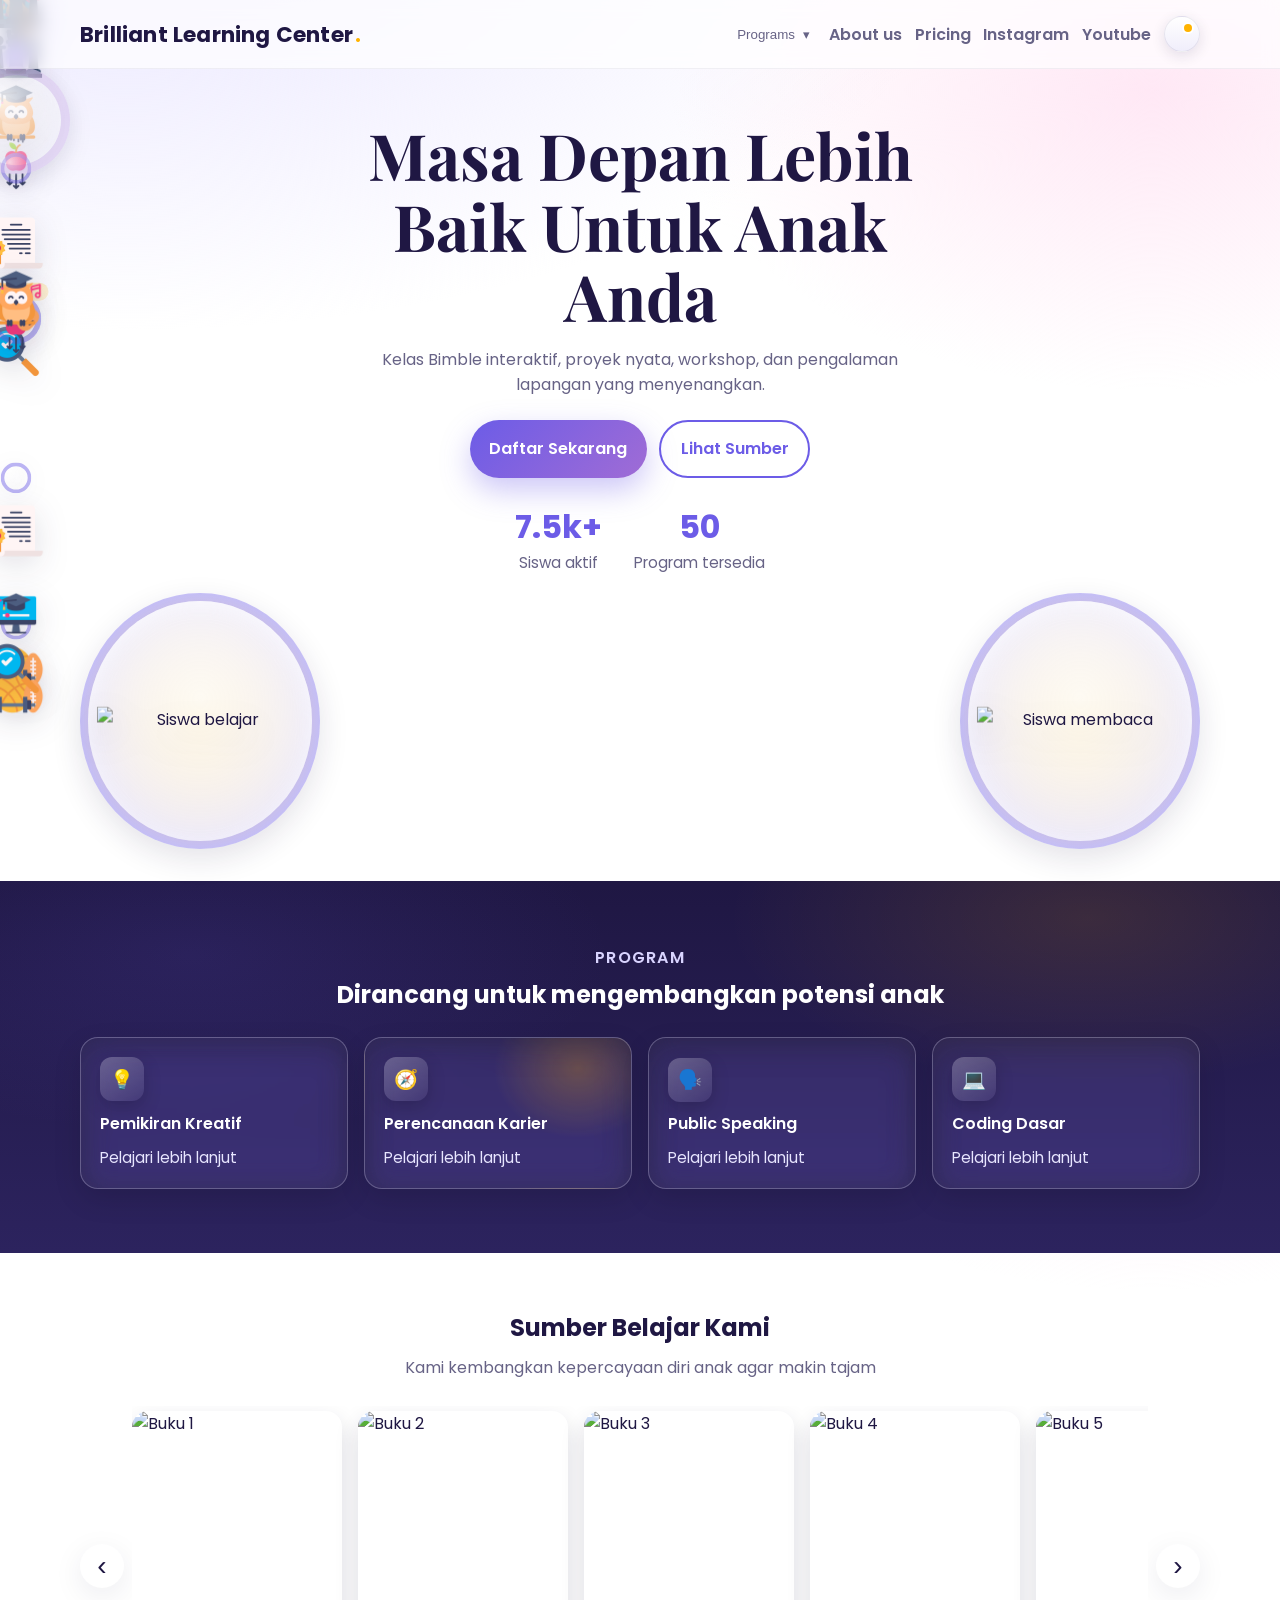
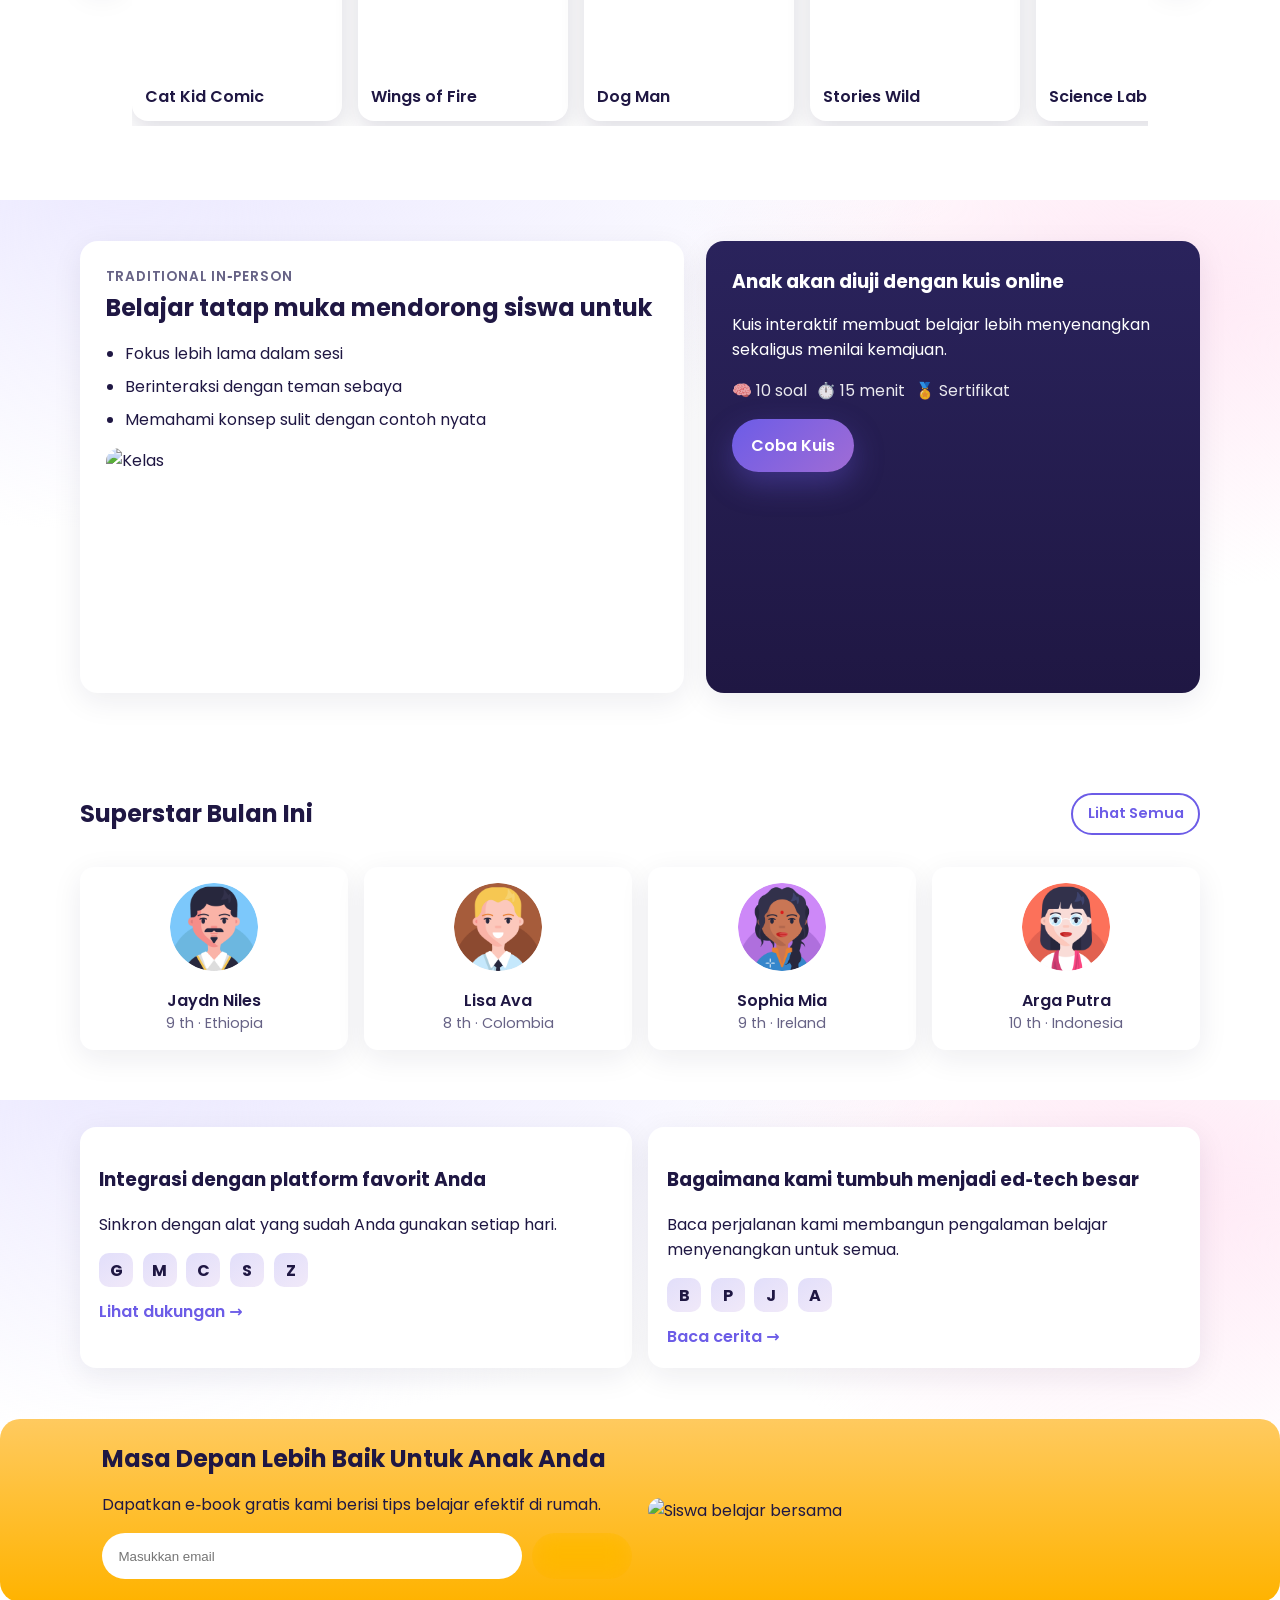
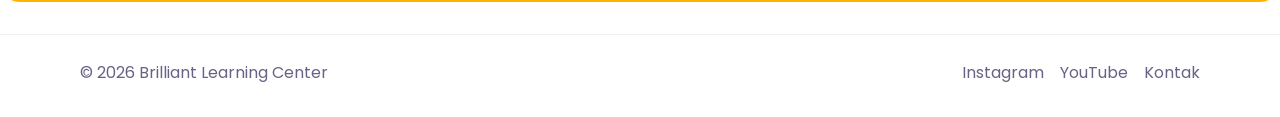
==== index.html @ 5eb8df47 "Add files via upload" ====
<!DOCTYPE html>
<html lang="id" class="loading">
<head>
  <meta charset="utf-8">
  <meta name="viewport" content="width=device-width, initial-scale=1">
  <title>EduAcademy - Belajar Interaktif</title>
  <link href="https://fonts.googleapis.com/css2?family=Poppins:wght@300;400;500;600;700&family=Playfair+Display:wght@600;700&display=swap" rel="stylesheet">
  <link rel="stylesheet" href="homepage.css">
</head>
<body>
     <div class="liquid-intro" id="liquid-intro" aria-hidden="true">
    <div class="blob b1"></div>
    <div class="blob b2"></div>
    <div class="liquid-text">BLC</div>
  </div>
  <header class="site-header">
    <div class="container nav">
      <a class="brand" href="homepage.html"><span class="brand-name">Brilliant Learning Center</span><span class="dot">.</span></a>
      <nav class="menu" aria-label="Utama">
        <div class="menu-item">
         
        </div>
        <div class="menu-item has-sub">
          <button class="link" aria-haspopup="true" aria-expanded="false">Programs <span class="caret">▾</span></button>
          <div class="dropdown" role="menu">
            <a href="#program" role="menuitem">Creative Thinking</a>
            <a href="#program" role="menuitem">Career Planning</a>
            <a href="#program" role="menuitem">Public Speaking</a>
            <a href="#program" role="menuitem">Coding Basics</a>
          </div>
        </div>
      </nav>
      <div class="actions">
         <a href="aboutus/aboutus.html" class="yt">About us</a>
       <a href="./pricing/pricing.html" class="yt">Pricing</a>
         <a href="https://www.instagram.com/brilliant_blc" target="_blank" rel="noopener noreferrer" class="yt">Instagram</a>
          <a href="https://www.youtube.com/@brilliantlearningcenter3346" target="_blank" rel="noopener noreferrer" class="yt">Youtube</a>
        <button class="avatar" aria-label="Menu pengguna">
          <span class="notif" aria-hidden="true"></span>
        </button>
        <button class="hamburger" aria-label="Menu" aria-expanded="false">☰</button>
      </div>
    </div>
  </header>

  <main>
    <section class="hero container" id="tentang" data-animate>
      <div class="hero-text">
        <h1 class="title">Masa Depan Lebih Baik Untuk Anak Anda</h1>
        <p class="subtitle">Kelas Bimble interaktif, proyek nyata, workshop, dan pengalaman lapangan yang menyenangkan.</p>
        <div class="hero-cta">
          <a class="btn primary" href="./daftar/daftar.html" target="_blank" rel="noopener noreferrer" class="yt">Daftar Sekarang</a>
          <a class="btn ghost" href="#resources">Lihat Sumber</a>
        </div>
        <div class="stats">
          <div class="stat" data-animate>
            <span class="number" data-counter data-target="7500">0</span>
            <span class="label">Siswa aktif</span>
          </div>
          <div class="stat" data-animate>
            <span class="number" data-counter data-target="50">0</span>
            <span class="label">Program tersedia</span>
          </div>
        </div>
      </div>
      <div class="photo left" aria-hidden="true">
        <span class="circle-bg"></span>
        <img class="cutout" src="https://img.icons8.com/3d-fluency/200/student-male.png" alt="Siswa belajar">
      </div>
      <div class="photo right" aria-hidden="true">
        <span class="circle-bg"></span>
        <img class="cutout" src="https://img.icons8.com/3d-fluency/200/student-female.png" alt="Siswa membaca">
      </div>
      <div class="floaters" aria-hidden="true">
        <img class="floater f1" src="./asset/icon/DIPLOMA.png" alt="Diploma">
        <img class="floater f2" src="./asset/icon/CHESS.png" alt="Catur">
        <img class="floater f3" src="./asset/icon/E LEARNING.png" alt="Pembelajaran Elektronik">
        <img class="floater f4" src="./asset/icon/SPORT.png" alt="Olahraga">
        <img class="floater f5" src="./asset/icon/PHYSICS.png" alt="Fisika">
        <img class="floater f6" src="./asset/icon/MUSIC.png" alt="Musik">
        <img class="floater f7" src="./asset/icon/OWL.png" alt="Burung Hantu">
        <img class="floater f8" src="./asset/icon/SEARCH.png" alt="Pencarian">
        <span class="deco ring d1"></span>
        <span class="deco ring d2"></span>
        <span class="deco pill d3"></span>
        <span class="deco diamond d4"></span>
        <span class="deco blob d5"></span>
        <span class="deco ring d6"></span>
        <span class="deco circle big d7"></span>
        <span class="deco block d8"></span>
        <span class="deco block tall d9"></span>
        <span class="deco pill long d10"></span>
        <span class="deco ring big d11"></span>
      </div>
    </section>

    <section class="programs" id="program">
      <div class="container">
        <div class="programs-head" data-animate>
          <div class="lead">Program</div>
          <h2>Dirancang untuk mengembangkan potensi anak</h2>
        </div>
        <div class="glass-grid" data-animate>
          <a class="glass-card" href="#">
            <div class="icon">💡</div>
            <div class="card-title">Pemikiran Kreatif</div>
            <div class="card-link">Pelajari lebih lanjut</div>
          </a>
          <a class="glass-card highlight" href="#">
            <div class="icon">🧭</div>
            <div class="card-title">Perencanaan Karier</div>
            <div class="card-link">Pelajari lebih lanjut</div>
          </a>
          <a class="glass-card" href="#">
            <div class="icon">🗣️</div>
            <div class="card-title">Public Speaking</div>
            <div class="card-link">Pelajari lebih lanjut</div>
          </a>
          <a class="glass-card" href="#">
            <div class="icon">💻</div>
            <div class="card-title">Coding Dasar</div>
            <div class="card-link">Pelajari lebih lanjut</div>
          </a>
        </div>
      </div>
    </section>

    <section class="resources" id="resources">
      <div class="container">
        <h2 data-animate>Sumber Belajar Kami</h2>
        <p class="sub" data-animate>Kami kembangkan kepercayaan diri anak agar makin tajam</p>
        <div class="carousel" data-animate>
          <button class="carousel-control prev" aria-label="Sebelumnya">‹</button>
          <div class="carousel-viewport">
            <div class="carousel-track">
              <div class="book-card">
                <img src="https://images.unsplash.com/photo-1544717305-2782549b5136?q=80&w=400&auto=format&fit=crop" alt="Buku 1">
                <div class="book-title">Cat Kid Comic</div>
              </div>
              <div class="book-card">
                <img src="https://images.unsplash.com/photo-1519682337058-a94d519337bc?q=80&w=400&auto=format&fit=crop" alt="Buku 2">
                <div class="book-title">Wings of Fire</div>
              </div>
              <div class="book-card">
                <img src="https://images.unsplash.com/photo-1518085250887-2f903c200fee?q=80&w=400&auto=format&fit=crop" alt="Buku 3">
                <div class="book-title">Dog Man</div>
              </div>
              <div class="book-card">
                <img src="https://images.unsplash.com/photo-1495446815901-a7297e633e8d?q=80&w=400&auto=format&fit=crop" alt="Buku 4">
                <div class="book-title">Stories Wild</div>
              </div>
              <div class="book-card">
                <img src="https://images.unsplash.com/photo-1512820790803-83ca734da794?q=80&w=400&auto=format&fit=crop" alt="Buku 5">
                <div class="book-title">Science Lab</div>
              </div>
              <div class="book-card">
                <img src="https://images.unsplash.com/photo-1524995997946-a1c2e315a42f?q=80&w=400&auto=format&fit=crop" alt="Buku 6">
                <div class="book-title">Creative Brain</div>
              </div>
            </div>
          </div>
          <button class="carousel-control next" aria-label="Berikutnya">›</button>
        </div>
      </div>
    </section>
  </main>

  <section class="benefits">
    <div class="container two-col">
      <div class="panel light" data-animate>
        <div class="lead small">Traditional in‑person</div>
        <h2>Belajar tatap muka mendorong siswa untuk</h2>
        <ul class="checks">
          <li>Fokus lebih lama dalam sesi</li>
          <li>Berinteraksi dengan teman sebaya</li>
          <li>Memahami konsep sulit dengan contoh nyata</li>
        </ul>
        <div class="illus">
          <img src="icon/kelas.jpg" alt="Kelas" />
        </div>
      </div>
      <div class="panel dark quiz" data-animate>
        <h3>Anak akan diuji dengan kuis online</h3>
        <p>Kuis interaktif membuat belajar lebih menyenangkan sekaligus menilai kemajuan.</p>
        <div class="quiz-meta">
          <span>🧠 10 soal</span>
          <span>⏱️ 15 menit</span>
          <span>🏅 Sertifikat</span>
        </div>
        <a href="#" class="btn primary">Coba Kuis</a>
      </div>
    </div>
  </section>

  <section class="superstars">
    <div class="container">
      <div class="section-head">
        <h2>Superstar Bulan Ini</h2>
        <a href="#" class="btn ghost small">Lihat Semua</a>
      </div>
      <div class="stars-grid" data-animate>
        <div class="star">
          <img src="./asset/avatar/Avatar Users2_9.png" alt="Siswa 1">
          <div class="name">Jaydn Niles</div>
          <div class="meta">9 th · Ethiopia</div>
        </div>
        <div class="star">
          <img src="./asset/avatar/Avatar Users2_10.png" alt="Siswa 2">
          <div class="name">Lisa Ava</div>
          <div class="meta">8 th · Colombia</div>
        </div>
        <div class="star">
          <img src="./asset/avatar/Avatar Users2_12.png" alt="Siswa 3">
          <div class="name">Sophia Mia</div>
          <div class="meta">9 th · Ireland</div>
        </div>
        <div class="star">
          <img src="./asset/avatar/Avatar Users2_13.png" alt="Siswa 4">
          <div class="name">Arga Putra</div>
          <div class="meta">10 th · Indonesia</div>
        </div>
      </div>
    </div>
  </section>

  <section class="tiles">
    <div class="container tile-grid" data-animate>
      <div class="tile">
        <h3>Integrasi dengan platform favorit Anda</h3>
        <p>Sinkron dengan alat yang sudah Anda gunakan setiap hari.</p>
        <div class="logos">
          <span class="logo">G</span>
          <span class="logo">M</span>
          <span class="logo">C</span>
          <span class="logo">S</span>
          <span class="logo">Z</span>
        </div>
        <a href="#" class="link-more">Lihat dukungan →</a>
      </div>
      <div class="tile">
        <h3>Bagaimana kami tumbuh menjadi ed‑tech besar</h3>
        <p>Baca perjalanan kami membangun pengalaman belajar menyenangkan untuk semua.</p>
        <div class="logos">
          <span class="logo">B</span>
          <span class="logo">P</span>
          <span class="logo">J</span>
          <span class="logo">A</span>
        </div>
        <a href="#" class="link-more">Baca cerita →</a>
      </div>
    </div>
  </section>

  <section class="cta-banner" data-animate>
    <div class="container cta-wrap">
      <div class="cta-text">
        <h2>Masa Depan Lebih Baik Untuk Anak Anda</h2>
        <p>Dapatkan e‑book gratis kami berisi tips belajar efektif di rumah.</p>
        <form class="cta-form" onsubmit="return false;">
          <input type="email" placeholder="Masukkan email">
          <button class="btn glass">Dapatkan</button>
        </form>
      </div>
      <div class="cta-visual">
        <img src="https://images.unsplash.com/photo-1519389950473-47ba0277781c?q=80&w=1000&auto=format&fit=crop" alt="Siswa belajar bersama">
      </div>
    </div>
  </section>

  <footer class="site-footer">
    <div class="container">
      <div>© 2026 Brilliant Learning Center</div>
      <div class="social">
        <a href="#">Instagram</a>
        <a href="#">YouTube</a>
        <a href="#">Kontak</a>
      </div>
    </div>
  </footer>




  <script type="text/javascript">
var Tawk_API=Tawk_API||{}, Tawk_LoadStart=new Date();
(function(){
var s1=document.createElement("script"),s0=document.getElementsByTagName("script")[0];
s1.async=true;
s1.src='https://embed.tawk.to/69aa831071c7231c3a28fcc7/1jj10vug5';
s1.charset='UTF-8';
s1.setAttribute('crossorigin','*');
s0.parentNode.insertBefore(s1,s0);
})();
</script>
  <script src="homepage.js"></script>
</body>
</html>
---- homepage.css ----
:root {
  --bg: #f6f6fb;
  --ink: #1f1743;
  --muted: #676386;
  --primary: #6c5ce7;
  --primary-2: #a06cd5;
  --accent: #ffb300;
  --card: rgba(255, 255, 255, 0.08);
  --card-border: rgba(255, 255, 255, 0.22);
  --radius: 14px;
  --radius-lg: 18px;
  --shadow: 0 8px 30px rgba(31, 23, 67, 0.08);
}

*,
*::before,
*::after {
  box-sizing: border-box;
}

html, body {
  height: 100%;
}

body {
  margin: 0;
  font-family: "Poppins", system-ui, -apple-system, Segoe UI, Roboto, Arial, sans-serif;
  color: var(--ink);
  background:
    radial-gradient(1200px 600px at 10% -10%, #e9e6ff 0%, transparent 70%),
    radial-gradient(800px 500px at 90% 10%, #ffe8f5 0%, transparent 60%),
    linear-gradient(#ffffff, #ffffff);
}

.container {
  width: min(1120px, 92vw);
  margin-inline: auto;
}

.btn {
  display: inline-flex;
  align-items: center;
  justify-content: center;
  gap: .5rem;
  padding: .9rem 1.2rem;
  border-radius: 999px;
  font-weight: 600;
  text-decoration: none;
  transition: transform .35s ease, background-color .35s ease, color .35s ease, box-shadow .35s ease;
}

.btn.primary {
  background: linear-gradient(135deg, var(--primary), var(--primary-2));
  color: #fff;
  box-shadow: 0 12px 30px rgba(108, 92, 231, .35);
}

.btn.primary:hover { transform: translateY(-2px); }

.btn.ghost {
  background: transparent;
  border: 2px solid var(--primary);
  color: var(--primary);
}
.btn.ghost:hover { background: var(--primary); color: #fff; }

.btn.small { padding: .55rem .9rem; font-size: .9rem; }

.btn.glass {
  background:
    linear-gradient(145deg, rgba(108,92,231,.35), rgba(160,108,213,.25)),
    rgba(255,255,255,.18);
  border: 1px solid rgba(255,255,255,.45);
  color: #fff;
  backdrop-filter: blur(12px) saturate(130%);
  -webkit-backdrop-filter: blur(12px) saturate(130%);
  box-shadow: 0 10px 26px rgba(31,23,67,.18), inset 0 0 0 1px rgba(255,255,255,.15);
}
.btn.glass:hover {
  background:
    linear-gradient(145deg, rgba(108,92,231,.45), rgba(160,108,213,.32)),
    rgba(255,255,255,.24);
  transform: translateY(-2px);
}

.site-header {
  position: sticky;
  top: 0;
  z-index: 20;
  backdrop-filter: saturate(140%) blur(8px);
  background: rgba(255, 255, 255, .7);
  border-bottom: 1px solid rgba(31, 23, 67, .06);
}
.nav {
  display: grid;
  grid-template-columns: 1fr auto auto;
  align-items: center;
  padding: 1rem 0;
  gap: 1rem;
}
.brand {
  font-weight: 700;
  font-size: 1.35rem;
  color: var(--ink);
  text-decoration: none;
}
.brand .brand-name { letter-spacing: .2px; }
.brand .dot { color: var(--accent); margin-left: 2px; }
.menu {
  display: flex;
  gap: 1.2rem;
}
.menu a, .menu .link {
  color: var(--muted);
  text-decoration: none;
  font-weight: 500;
  background: none;
  border: 0;
  padding: .3rem .2rem;
  cursor: pointer;
}
.menu a:hover, .menu .link:hover { color: var(--ink); }
.menu .menu-item { position: relative; }
.menu .caret { font-size: .8rem; margin-left: .25rem; }
.dropdown {
  position: absolute;
  top: calc(100% + .6rem);
  left: 0;
  min-width: 220px;
  background: #fff;
  border: 1px solid rgba(31,23,67,.08);
  border-radius: 12px;
  box-shadow: 0 14px 36px rgba(31,23,67,.16);
  padding: .5rem;
  opacity: 0;
  transform: translateY(8px);
  pointer-events: none;
  transition: opacity .35s ease, transform .35s ease;
}
.dropdown a {
  display: block;
  padding: .6rem .8rem;
  border-radius: 8px;
  color: var(--ink);
  text-decoration: none;
  font-weight: 500;
}
.dropdown a:hover { background: rgba(108,92,231,.08); }
.menu .menu-item.open .dropdown { opacity: 1; transform: none; pointer-events: auto; }
.menu .menu-item.open .link { color: var(--ink); }

.actions {
  display: flex;
  align-items: center;
  gap: .8rem;
}
.actions .yt {
  color: var(--muted);
  text-decoration: none;
  font-weight: 600;
}
.actions .yt:hover { color: var(--ink); }
.avatar {
  width: 36px;
  height: 36px;
  border-radius: 50%;
  background: linear-gradient(180deg, #fff, #f0eefb);
  border: 1px solid rgba(31,23,67,.08);
  box-shadow: 0 4px 14px rgba(31,23,67,.12);
  position: relative;
  cursor: pointer;
}
.avatar .notif {
  position: absolute;
  top: 7px;
  right: 7px;
  width: 8px;
  height: 8px;
  background: var(--accent);
  border-radius: 50%;
  box-shadow: 0 0 0 2px #fff;
}
.hamburger {
  display: none;
  width: 40px;
  height: 40px;
  border: 1px solid rgba(31,23,67,.1);
  border-radius: 10px;
  background: #fff;
  box-shadow: 0 6px 16px rgba(31,23,67,.12);
  font-size: 20px;
  cursor: pointer;
}

.hero {
  display: grid;
  grid-template-columns: auto minmax(520px, 1fr) auto;
  align-items: center;
  gap: 1.2rem;
  padding: 3.2rem 0 2rem;
  text-align: center;
  position: relative;
}
.title {
  font-family: "Playfair Display", Georgia, serif;
  font-size: clamp(2.4rem, 1.2rem + 4vw, 4rem);
  line-height: 1.1;
  margin: 0;
  color: var(--ink);
}
.subtitle {
  color: var(--muted);
  margin: 1rem 0 1.4rem;
  max-width: 560px;
  margin-left: auto;
  margin-right: auto;
}
.hero-cta { display: flex; gap: .8rem; margin-bottom: 1.6rem; justify-content: center; }
.stats {
  display: flex;
  gap: 2rem;
  flex-wrap: wrap;
  justify-content: center;
}
.stat { display: grid; }
.stat .number {
  font-size: 2rem;
  font-weight: 700;
  color: var(--primary);
}
.stat .label {
  color: var(--muted);
  font-size: .95rem;
}
.photo {
  position: relative;
  width: clamp(140px, 22vw, 240px);
  z-index: 2;
}
.photo .circle-bg {
  position: relative;
  display: block;
  width: 100%;
  padding-bottom: 100%;
  border-radius: 50%;
  background: radial-gradient(80% 80% at 50% 40%, rgba(255,255,255,.9), rgba(255,255,255,.6)) padding-box,
              radial-gradient(closest-side, rgba(255,179,0,.6), rgba(108,92,231,.4)) border-box;
  border: 8px solid transparent;
  box-shadow: 0 10px 30px rgba(31,23,67,.12), inset 0 6px 18px rgba(255,255,255,.6);
  filter: blur(.2px);
}
.photo .cutout {
  position: absolute;
  left: 50%;
  top: 50%;
  transform: translate(-50%, -58%);
  width: 86%;
  height: auto;
  object-fit: contain;
  filter: drop-shadow(0 14px 18px rgba(31,23,67,.15));
  pointer-events: none;
}
.left { grid-column: 1; justify-self: end; }
.right { grid-column: 3; justify-self: start; }
.hero-text { grid-column: 2; }

.floaters {
  position: absolute;
  top: -10%;
  left: 50%;
  width: 100vw;
  height: 120%;
  transform: translateX(-50%);
  pointer-events: none;
  z-index: 1;
  overflow: visible;
}
.floater {
  position: absolute;
  width: 64px;
  height: 64px;
  object-fit: contain;
  filter: drop-shadow(0 8px 16px rgba(31,23,67,.14));
  animation: floatY var(--dur,7s) ease-in-out var(--delay,0s) infinite alternate,
             swayX var(--dur2,9s) ease-in-out calc(var(--delay,0s) / 2) infinite alternate;
  will-change: transform, opacity;
}
.floaters.physics .floater,
.floaters.physics .deco { animation: none; }
.floater.f1 { top: 8%; left: 6%; --dur: 7s; --dur2: 10s; --delay: .6s; }
.floater.f2 { top: 10%; right: 9%; --dur: 8s; --dur2: 9s; --delay: 1.2s; }
.floater.f3 { bottom: 8%; left: 10%; --dur: 6.5s; --dur2: 8s; --delay: .2s; width: 56px; height: 56px;}
.floater.f4 { bottom: 14%; right: 8%; --dur: 7.5s; --dur2: 9.5s; --delay: .9s; }

@keyframes floatY {
  0%   { transform: translateY(0) rotate(-2deg); }
  50%  { transform: translateY(-10px) rotate(2deg); }
  100% { transform: translateY(0) rotate(-2deg); }
}
@keyframes swayX {
  0%   { transform: translateX(-6px); }
  100% { transform: translateX(6px); }
}

/* Extra decorative shapes (CSS-only) */
.deco {
  position: absolute;
  display: block;
  filter: drop-shadow(0 6px 12px rgba(31,23,67,.10));
  opacity: .9;
  animation: floatY var(--dur,8s) ease-in-out var(--delay,0s) infinite alternate,
             swayX var(--dur2,10s) ease-in-out var(--delay,0s) infinite alternate;
}
.deco.ring {
  width: 34px; height: 34px; border-radius: 50%;
  box-shadow: inset 0 0 0 4px rgba(108,92,231,.45);
  background: radial-gradient(circle at 30% 30%, rgba(255,255,255,.7), transparent 60%);
}
.deco.pill {
  width: 48px; height: 18px; border-radius: 999px;
  background: linear-gradient(135deg, rgba(255,179,0,.35), rgba(255,179,0,.15));
}
.deco.diamond {
  width: 18px; height: 18px; background: rgba(160,108,213,.5);
  transform: rotate(45deg);
}
.deco.blob {
  width: 36px; height: 28px;
  background: radial-gradient(120% 100% at 30% 40%, rgba(108,92,231,.28), rgba(160,108,213,.2));
  border-radius: 60% 40% 60% 40% / 60% 40% 60% 40%;
}
.deco.pill.long { width: 72px; height: 20px; }
.deco.circle {
  width: 56px; height: 56px; border-radius: 50%;
  background: radial-gradient(60% 60% at 40% 30%, rgba(255,255,255,.85), rgba(255,255,255,.3));
  box-shadow: inset 0 0 0 6px rgba(160,108,213,.25), 0 8px 20px rgba(31,23,67,.08);
}
.deco.ring.big { width: 56px; height: 56px; box-shadow: inset 0 0 0 6px rgba(108,92,231,.45); }
.deco.circle.big { width: 120px; height: 120px; box-shadow: inset 0 0 0 10px rgba(160,108,213,.22), 0 10px 30px rgba(31,23,67,.08); }
.deco.block {
  width: 22px; height: 22px;
  border-radius: 6px;
  background: linear-gradient(145deg, rgba(108,92,231,.35), rgba(160,108,213,.25));
  box-shadow: 0 6px 14px rgba(31,23,67,.12);
}
.deco.block.tall { height: 34px; width: 18px; }
.deco.d1 { top: 14%; left: 22%; --delay: .2s; }
.deco.d2 { top: 26%; right: 24%; --delay: 1.1s; }
.deco.d3 { bottom: 18%; left: 26%; --delay: .6s; }
.deco.d4 { top: 36%; right: 12%; --delay: .9s; }
.deco.d5 { bottom: 10%; right: 18%; --delay: .4s; }
.deco.d6 { top: 8%; left: 8%; --delay: .7s; }

.plane {
  position: absolute;
  top: 12%;
  left: 0;
  width: var(--plane-size, 86px);
  height: var(--plane-size, 86px);
  object-fit: contain;
  pointer-events: none;
  filter: drop-shadow(0 8px 12px rgba(31,23,67,.18));
  animation:
    planeX var(--plane-speed, 18s) linear 0s infinite alternate,
    planeBob 2.6s ease-in-out 0s infinite alternate;
}
@keyframes planeX {
  from { transform: translateX(-12vw) rotate(3deg); }
  to   { transform: translateX(112vw) rotate(-3deg); }
}
@keyframes planeBob {
  from { transform: translateY(-2px); }
  to   { transform: translateY(2px); }
}

.programs {
  position: relative;
  padding: 4rem 0;
  background:
    radial-gradient(700px 300px at 15% 20%, rgba(108, 92, 231, .12), transparent 60%),
    radial-gradient(600px 280px at 85% 10%, rgba(255, 179, 0, .12), transparent 60%),
    linear-gradient(180deg, #1f1743 0%, #2c235e 100%);
  color: #fff;
}
.programs .lead {
  color: #d9d4ff;
  font-weight: 600;
  letter-spacing: .08em;
  text-transform: uppercase;
}
.programs h2 { margin: .4rem 0 1.6rem; color: #fff; }
.programs-head { text-align: center; }

.glass-grid {
  display: grid;
  grid-template-columns: repeat(4, 1fr);
  gap: 1rem;
  margin-top: 1.2rem;
}
.glass-card {
  display: grid;
  gap: .6rem;
  padding: 1.2rem;
  border-radius: var(--radius-lg);
  background: var(--card);
  border: 1px solid var(--card-border);
  backdrop-filter: blur(14px) saturate(130%);
  -webkit-backdrop-filter: blur(14px) saturate(130%);
  color: #fff;
  text-decoration: none;
  box-shadow: 0 10px 30px rgba(0, 0, 0, .18) inset, 0 10px 28px rgba(0, 0, 0, .12);
  transform-style: preserve-3d;
  transition: transform .45s ease, box-shadow .55s ease, background .55s ease;
}
.glass-card .icon {
  width: 44px;
  height: 44px;
  display: grid;
  place-items: center;
  border-radius: 12px;
  background: linear-gradient(145deg, rgba(255,255,255,.25), rgba(255,255,255,.05));
  box-shadow: 0 6px 18px rgba(0,0,0,.18);
  font-size: 1.2rem;
}
.glass-card .card-title { font-weight: 600; }
.glass-card .card-link { color: #e8e6ff; font-size: .95rem; }
.glass-card:hover { box-shadow: 0 20px 40px rgba(0,0,0,.28); }
.glass-card.highlight {
  background: radial-gradient(120px 100px at 80% 20%, rgba(255,179,0,.25), transparent 70%), var(--card);
}

.resources {
  padding: 3.6rem 0 4rem;
}
.resources h2 {
  text-align: center;
  margin: 0;
}
.resources .sub {
  text-align: center;
  margin: .6rem 0 1.6rem;
  color: var(--muted);
}
.carousel {
  position: relative;
  display: grid;
  align-items: center;
  grid-template-columns: auto 1fr auto;
  gap: .5rem;
}
.carousel-viewport {
  overflow: hidden;
}
.carousel-track {
  display: flex;
  gap: 1rem;
  transition: transform .8s cubic-bezier(.22,.61,.36,1);
  will-change: transform;
  padding-block: .3rem;
}
.carousel-control {
  width: 44px;
  height: 44px;
  border: none;
  border-radius: 50%;
  background: #fff;
  box-shadow: var(--shadow);
  color: var(--ink);
  font-size: 28px;
  line-height: 1;
  cursor: pointer;
}
.book-card {
  background: #fff;
  border-radius: 16px;
  box-shadow: 0 10px 24px rgba(31, 23, 67, .14);
  overflow: hidden;
  min-width: 210px;
  width: 210px;
}
.book-card img {
  width: 100%;
  height: 260px;
  object-fit: cover;
  display: block;
}
.book-title {
  padding: .8rem;
  font-weight: 600;
}

.site-footer {
  padding: 1.6rem 0 2rem;
  color: var(--muted);
  border-top: 1px solid rgba(31, 23, 67, .06);
}
.site-header, main, .benefits, .superstars, .tiles, .site-footer { transition: opacity .10s ease, transform .10s ease; }
html.loading .site-header, html.loading main, html.loading .benefits, html.loading .superstars, html.loading .tiles, html.loading .site-footer, html.loading .floaters {
  opacity: 0;
  transform: translateY(8px);
  pointer-events: none;
}
html.loading { overflow: hidden; }
.site-footer .container {
  display: flex;
  justify-content: space-between;
  align-items: center;
}
.site-footer a {
  color: var(--muted);
  text-decoration: none;
}
.site-footer .social {
  display: flex;
  gap: 1rem;
}

[data-animate] {
  opacity: 0;
  transform: translateY(20px);
  transition: transform .9s ease, opacity .9s ease;
}
.show { opacity: 1; transform: none; }

@media (max-width: 992px) {
  .hero {
    grid-template-columns: 1fr;
    padding: 2.4rem 0 1.2rem;
  }
  .hero-text { grid-column: auto; }
  .left, .right { justify-self: center; }
  .glass-grid { grid-template-columns: repeat(2, 1fr); }
}
@media (max-width: 680px) {
  .hamburger { display: inline-block; }
  .menu {
    position: fixed;
    top: 64px;
    right: 12px;
    width: min(86vw, 320px);
    max-height: calc(100vh - 80px);
    display: flex;
    flex-direction: column;
    gap: .6rem;
    background: rgba(255,255,255,.9);
    backdrop-filter: blur(12px) saturate(130%);
    -webkit-backdrop-filter: blur(12px) saturate(130%);
    border: 1px solid rgba(31,23,67,.08);
    border-radius: 14px;
    padding: .8rem;
    box-shadow: 0 20px 40px rgba(31,23,67,.18);
    transform: translateY(-10px) scale(.98);
    opacity: 0;
    pointer-events: none;
    transition: transform .35s ease, opacity .35s ease;
  }
  .menu.open {
    transform: none;
    opacity: 1;
    pointer-events: auto;
  }
  .hero-visual { grid-template-columns: 1fr 1fr; }
  .book-card { min-width: 180px; width: 180px; }
  .glass-grid { grid-template-columns: 1fr; }
  .title { font-size: clamp(2rem, 6.5vw, 2.6rem); }
  .photo { width: clamp(110px, 34vw, 180px); }
  .cta-form { flex-direction: column; }
  .cta-form input { width: 100%; }
  .hero { justify-items: center; }
  .hero-text { max-width: 28rem; margin-inline: auto; text-align: center; }
  .floater { width: 44px; height: 44px; }
  .floater.f1 { left: 4%; top: 6%; }
  .floater.f2 { right: 4%; top: 8%; }
  .floater.f3 { left: 8%; bottom: 10%; }
  .floater.f4 { right: 8%; bottom: 12%; }
  .deco { opacity: .7; }
  .deco.d1 { left: 4%; top: 6%; }
  .deco.d2 { right: 6%; top: 10%; }
  .deco.d3 { left: 6%; bottom: 18%; }
  .deco.d4 { right: 4%; top: 30%; }
  .deco.d5 { right: 6%; bottom: 18%; }
  .deco.d6 { left: 6%; top: 16%; }
  .plane { width: 64px; top: 10%; }
  .deco.circle.big { width: 84px; height: 84px; }
}

.benefits {
  padding: 3.2rem 0 2.6rem;
}
.two-col {
  display: grid;
  grid-template-columns: 1.1fr .9fr;
  gap: 1.4rem;
}
.panel {
  position: relative;
  border-radius: 18px;
  padding: 1.6rem;
  box-shadow: var(--shadow);
}
.panel.light {
  background: #fff;
}
.panel.dark {
  background: linear-gradient(180deg, #2a235c, #1f1743);
  color: #fff;
}
.panel h2 { margin: .2rem 0 1rem; }
.panel h3 { margin: 0 0 .6rem; }
.panel .lead.small {
  color: var(--muted);
  font-weight: 600;
  letter-spacing: .06em;
  text-transform: uppercase;
  font-size: .85rem;
}
.checks {
  margin: 0;
  padding-left: 1.2rem;
}
.checks li {
  margin: .5rem 0;
}
.illus {
  margin-top: 1rem;
  border-radius: 14px;
  overflow: hidden;
}
.illus img {
  width: 100%;
  height: 220px;
  object-fit: cover;
  display: block;
}
.quiz .quiz-meta {
  display: flex;
  gap: .6rem;
  flex-wrap: wrap;
  margin: .6rem 0 1rem;
  opacity: .9;
}
.superstars {
  padding: 2.6rem 0;
}
.section-head {
  display: flex;
  justify-content: space-between;
  align-items: center;
  margin-bottom: 1rem;
}
.stars-grid {
  display: grid;
  grid-template-columns: repeat(4, 1fr);
  gap: 1rem;
}
.star {
  background: #fff;
  border-radius: 14px;
  box-shadow: var(--shadow);
  padding: 1rem;
  text-align: center;
}
.star img {
  width: 88px;
  height: 88px;
  border-radius: 50%;
  object-fit: cover;
}
.star .name { font-weight: 600; margin-top: .6rem; }
.star .meta { color: var(--muted); font-size: .9rem; }

.tiles { padding: 2.2rem 0; }
.tile-grid {
  display: grid;
  grid-template-columns: 1fr 1fr;
  gap: 1rem;
}
.tile {
  background: #fff;
  border-radius: 16px;
  padding: 1.2rem;
  box-shadow: var(--shadow);
}
.tile .logos {
  display: flex;
  gap: .6rem;
  margin: .6rem 0 .4rem;
  flex-wrap: wrap;
}
.tile .logo {
  width: 34px;
  height: 34px;
  display: grid;
  place-items: center;
  border-radius: 10px;
  background: linear-gradient(145deg, rgba(108,92,231,.2), rgba(160,108,213,.15));
  color: var(--ink);
  font-weight: 700;
}
.link-more {
  display: inline-block;
  margin-top: .3rem;
  color: var(--primary);
  text-decoration: none;
  font-weight: 600;
}

.cta-banner {
  background: linear-gradient(180deg, #ffca5f, #ffb300);
  border-radius: 20px;
  margin: 1rem auto 2rem;
}
.cta-wrap {
  display: grid;
  grid-template-columns: 1fr 1fr;
  gap: 1rem;
  align-items: center;
  padding: 1.4rem;
}
.cta-text h2 { margin: 0 0 .4rem; }
.cta-form {
  display: flex;
  gap: .6rem;
  margin-top: .6rem;
}
.cta-form input {
  flex: 1;
  min-width: 0;
  border: 0;
  border-radius: 999px;
  padding: .9rem 1rem;
}
.cta-visual img {
  width: 100%;
  height: 240px;
  object-fit: cover;
  border-radius: 16px;
}

@media (max-width: 992px) {
  .two-col { grid-template-columns: 1fr; }
  .stars-grid { grid-template-columns: repeat(2, 1fr); }
  .tile-grid { grid-template-columns: 1fr; }
  .cta-wrap { grid-template-columns: 1fr; }
}
@media (max-width: 560px) {
  .stars-grid { grid-template-columns: 1fr; }
}

.liquid-intro {
  position: fixed;
  inset: 0;
  z-index: 40;
  pointer-events: all;
  background: linear-gradient(180deg, #ffffff, rgba(255,255,255,.92) 40%, rgba(255,255,255,.86));
  display: grid;
  place-items: center;
  overflow: hidden;
  animation: introFadeOut .6s ease 1.9s forwards;
}
.liquid-intro .blob {
  position: absolute;
  width: 60vmax;
  height: 60vmax;
  border-radius: 42% 58% 50% 50% / 42% 48% 52% 58%;
  filter: blur(18px);
  will-change: transform;
}
.liquid-intro .b1 {
  background: radial-gradient(60% 60% at 40% 40%, rgba(108,92,231,.25), rgba(160,108,213,.18));
  bottom: -25vmax;
  left: -10vmax;
  animation: blobMove1 2.2s ease-in-out infinite alternate;
}
.liquid-intro .b2 {
  background: radial-gradient(60% 60% at 60% 60%, rgba(255,179,0,.25), rgba(255,179,0,.14));
  top: -22vmax;
  right: -14vmax;
  animation: blobMove2 2.2s ease-in-out infinite alternate;
}
.liquid-text {
  position: relative;
  font-weight: 700;
  color: #1f1743;
  letter-spacing: .02em;
  font-size: clamp(1rem, 1rem + 1.2vw, 1.35rem);
}
.liquid-text::after {
  content: "…";
  margin-left: .2rem;
  animation: dots 1.2s steps(3, end) infinite;
}
@keyframes blobMove1 {
  0% { transform: translate3d(0,0,0) scale(1); }
  100% { transform: translate3d(6vmax,-3vmax,0) scale(1.06); }
}
@keyframes blobMove2 {
  0% { transform: translate3d(0,0,0) scale(1); }
  100% { transform: translate3d(-5vmax,3vmax,0) scale(1.05); }
}
@keyframes dots {
  0% { opacity: .2; }
  50% { opacity: 1; }
  100% { opacity: .2; }
}
@keyframes introFadeOut {
  to { opacity: 0; visibility: hidden; }
}
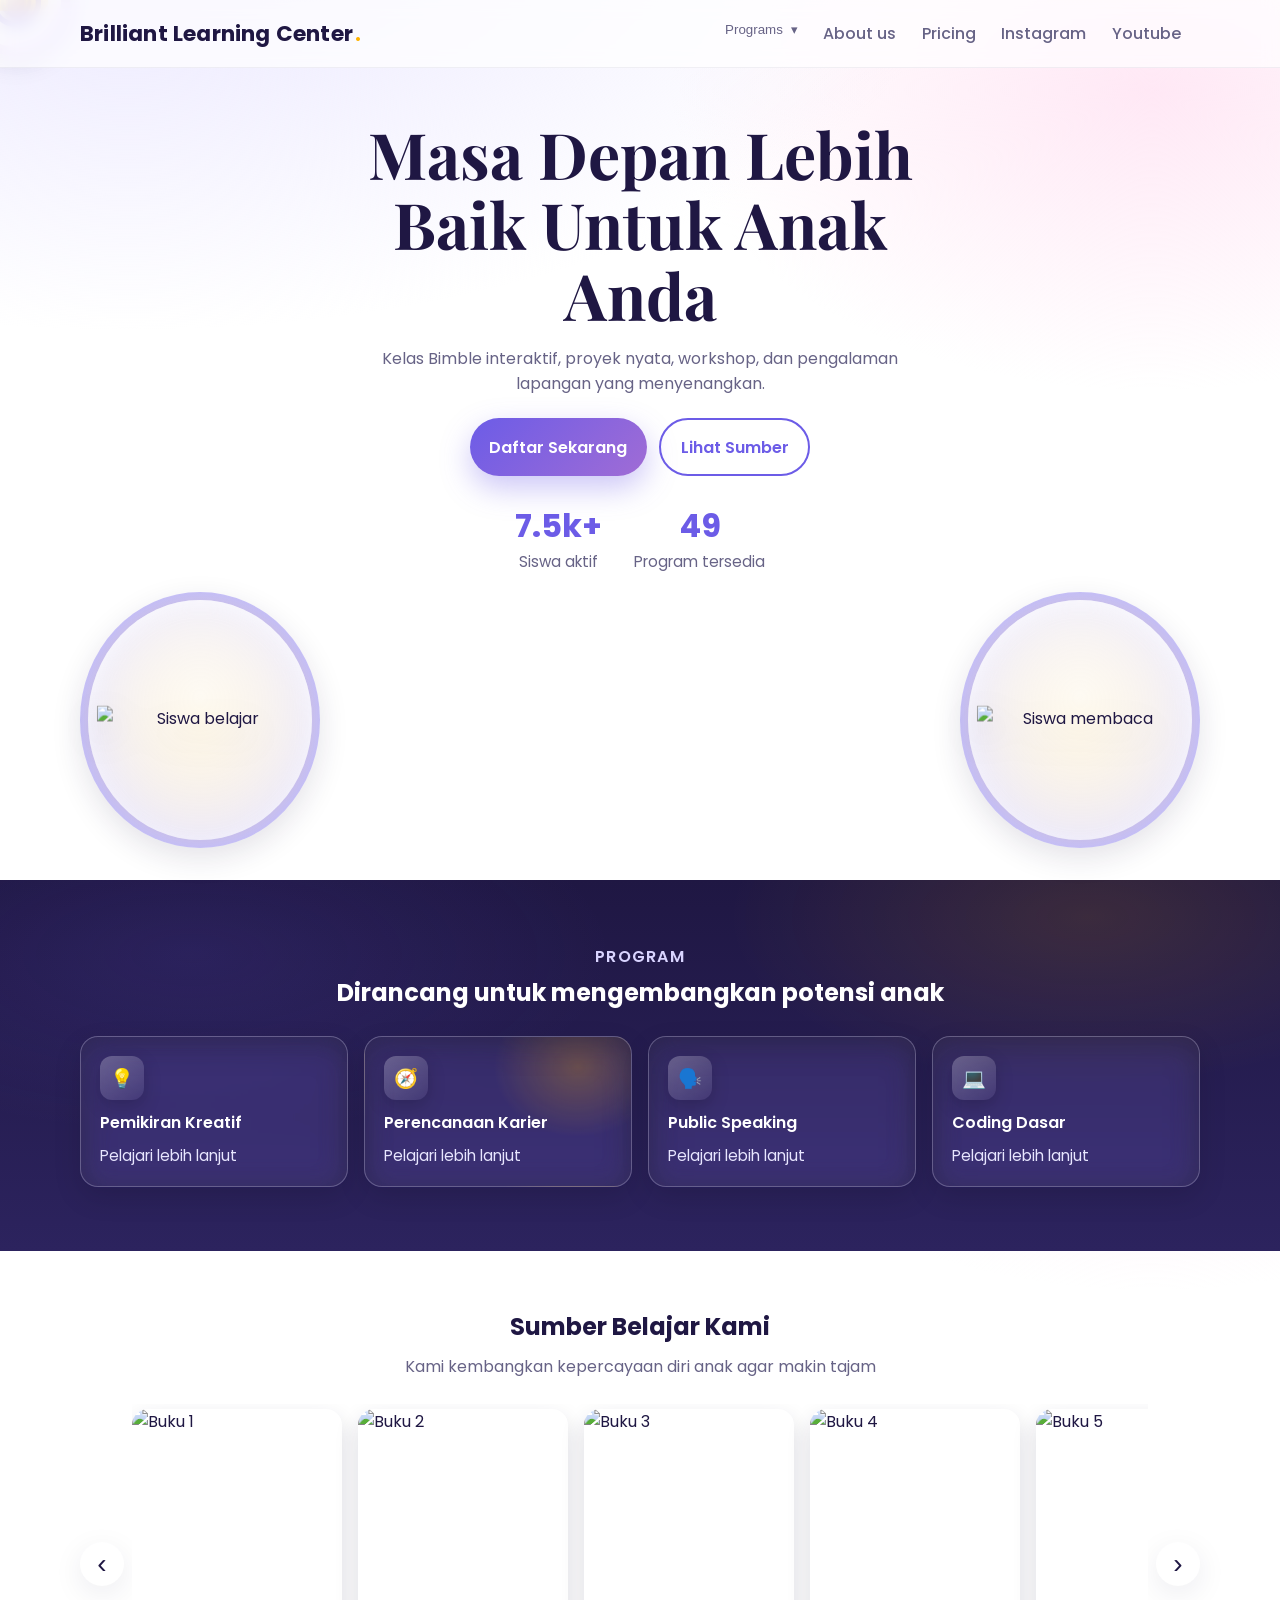
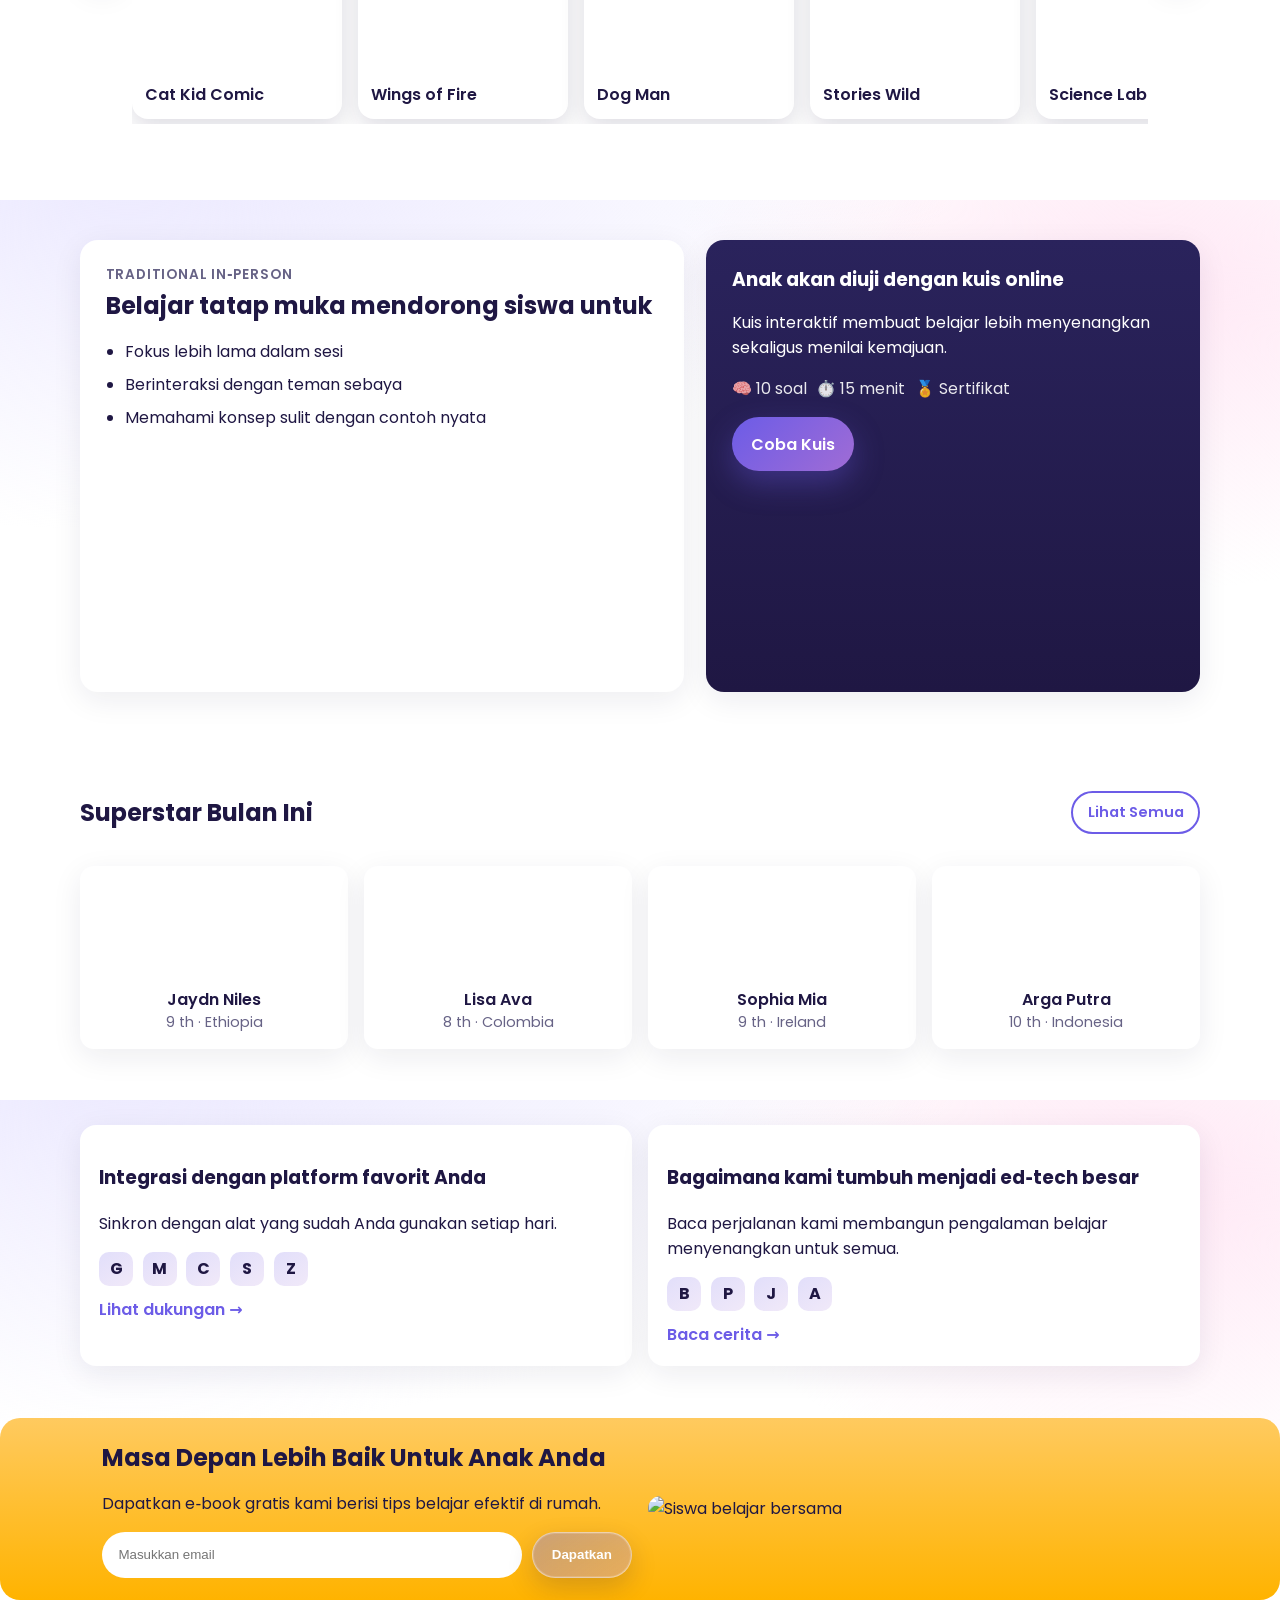
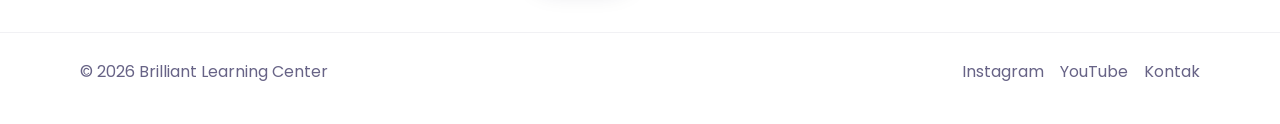
==== commit 0e6cc875: "Add files via upload" ====
--- a/index.html
+++ b/index.html
@@ -1,297 +1,301 @@
-<!DOCTYPE html>
-<html lang="id" class="loading">
-<head>
-  <meta charset="utf-8">
-  <meta name="viewport" content="width=device-width, initial-scale=1">
-  <title>EduAcademy - Belajar Interaktif</title>
-  <link href="https://fonts.googleapis.com/css2?family=Poppins:wght@300;400;500;600;700&family=Playfair+Display:wght@600;700&display=swap" rel="stylesheet">
-  <link rel="stylesheet" href="homepage.css">
-</head>
-<body>
-     <div class="liquid-intro" id="liquid-intro" aria-hidden="true">
-    <div class="blob b1"></div>
-    <div class="blob b2"></div>
-    <div class="liquid-text">BLC</div>
-  </div>
-  <header class="site-header">
-    <div class="container nav">
-      <a class="brand" href="homepage.html"><span class="brand-name">Brilliant Learning Center</span><span class="dot">.</span></a>
-      <nav class="menu" aria-label="Utama">
-        <div class="menu-item">
-         
-        </div>
-        <div class="menu-item has-sub">
-          <button class="link" aria-haspopup="true" aria-expanded="false">Programs <span class="caret">▾</span></button>
-          <div class="dropdown" role="menu">
-            <a href="#program" role="menuitem">Creative Thinking</a>
-            <a href="#program" role="menuitem">Career Planning</a>
-            <a href="#program" role="menuitem">Public Speaking</a>
-            <a href="#program" role="menuitem">Coding Basics</a>
-          </div>
-        </div>
-      </nav>
-      <div class="actions">
-         <a href="aboutus/aboutus.html" class="yt">About us</a>
-       <a href="./pricing/pricing.html" class="yt">Pricing</a>
-         <a href="https://www.instagram.com/brilliant_blc" target="_blank" rel="noopener noreferrer" class="yt">Instagram</a>
-          <a href="https://www.youtube.com/@brilliantlearningcenter3346" target="_blank" rel="noopener noreferrer" class="yt">Youtube</a>
-        <button class="avatar" aria-label="Menu pengguna">
-          <span class="notif" aria-hidden="true"></span>
-        </button>
-        <button class="hamburger" aria-label="Menu" aria-expanded="false">☰</button>
-      </div>
-    </div>
-  </header>
-
-  <main>
-    <section class="hero container" id="tentang" data-animate>
-      <div class="hero-text">
-        <h1 class="title">Masa Depan Lebih Baik Untuk Anak Anda</h1>
-        <p class="subtitle">Kelas Bimble interaktif, proyek nyata, workshop, dan pengalaman lapangan yang menyenangkan.</p>
-        <div class="hero-cta">
-          <a class="btn primary" href="./daftar/daftar.html" target="_blank" rel="noopener noreferrer" class="yt">Daftar Sekarang</a>
-          <a class="btn ghost" href="#resources">Lihat Sumber</a>
-        </div>
-        <div class="stats">
-          <div class="stat" data-animate>
-            <span class="number" data-counter data-target="7500">0</span>
-            <span class="label">Siswa aktif</span>
-          </div>
-          <div class="stat" data-animate>
-            <span class="number" data-counter data-target="50">0</span>
-            <span class="label">Program tersedia</span>
-          </div>
-        </div>
-      </div>
-      <div class="photo left" aria-hidden="true">
-        <span class="circle-bg"></span>
-        <img class="cutout" src="https://img.icons8.com/3d-fluency/200/student-male.png" alt="Siswa belajar">
-      </div>
-      <div class="photo right" aria-hidden="true">
-        <span class="circle-bg"></span>
-        <img class="cutout" src="https://img.icons8.com/3d-fluency/200/student-female.png" alt="Siswa membaca">
-      </div>
-      <div class="floaters" aria-hidden="true">
-        <img class="floater f1" src="./asset/icon/DIPLOMA.png" alt="Diploma">
-        <img class="floater f2" src="./asset/icon/CHESS.png" alt="Catur">
-        <img class="floater f3" src="./asset/icon/E LEARNING.png" alt="Pembelajaran Elektronik">
-        <img class="floater f4" src="./asset/icon/SPORT.png" alt="Olahraga">
-        <img class="floater f5" src="./asset/icon/PHYSICS.png" alt="Fisika">
-        <img class="floater f6" src="./asset/icon/MUSIC.png" alt="Musik">
-        <img class="floater f7" src="./asset/icon/OWL.png" alt="Burung Hantu">
-        <img class="floater f8" src="./asset/icon/SEARCH.png" alt="Pencarian">
-        <span class="deco ring d1"></span>
-        <span class="deco ring d2"></span>
-        <span class="deco pill d3"></span>
-        <span class="deco diamond d4"></span>
-        <span class="deco blob d5"></span>
-        <span class="deco ring d6"></span>
-        <span class="deco circle big d7"></span>
-        <span class="deco block d8"></span>
-        <span class="deco block tall d9"></span>
-        <span class="deco pill long d10"></span>
-        <span class="deco ring big d11"></span>
-      </div>
-    </section>
-
-    <section class="programs" id="program">
-      <div class="container">
-        <div class="programs-head" data-animate>
-          <div class="lead">Program</div>
-          <h2>Dirancang untuk mengembangkan potensi anak</h2>
-        </div>
-        <div class="glass-grid" data-animate>
-          <a class="glass-card" href="#">
-            <div class="icon">💡</div>
-            <div class="card-title">Pemikiran Kreatif</div>
-            <div class="card-link">Pelajari lebih lanjut</div>
-          </a>
-          <a class="glass-card highlight" href="#">
-            <div class="icon">🧭</div>
-            <div class="card-title">Perencanaan Karier</div>
-            <div class="card-link">Pelajari lebih lanjut</div>
-          </a>
-          <a class="glass-card" href="#">
-            <div class="icon">🗣️</div>
-            <div class="card-title">Public Speaking</div>
-            <div class="card-link">Pelajari lebih lanjut</div>
-          </a>
-          <a class="glass-card" href="#">
-            <div class="icon">💻</div>
-            <div class="card-title">Coding Dasar</div>
-            <div class="card-link">Pelajari lebih lanjut</div>
-          </a>
-        </div>
-      </div>
-    </section>
-
-    <section class="resources" id="resources">
-      <div class="container">
-        <h2 data-animate>Sumber Belajar Kami</h2>
-        <p class="sub" data-animate>Kami kembangkan kepercayaan diri anak agar makin tajam</p>
-        <div class="carousel" data-animate>
-          <button class="carousel-control prev" aria-label="Sebelumnya">‹</button>
-          <div class="carousel-viewport">
-            <div class="carousel-track">
-              <div class="book-card">
-                <img src="https://images.unsplash.com/photo-1544717305-2782549b5136?q=80&w=400&auto=format&fit=crop" alt="Buku 1">
-                <div class="book-title">Cat Kid Comic</div>
-              </div>
-              <div class="book-card">
-                <img src="https://images.unsplash.com/photo-1519682337058-a94d519337bc?q=80&w=400&auto=format&fit=crop" alt="Buku 2">
-                <div class="book-title">Wings of Fire</div>
-              </div>
-              <div class="book-card">
-                <img src="https://images.unsplash.com/photo-1518085250887-2f903c200fee?q=80&w=400&auto=format&fit=crop" alt="Buku 3">
-                <div class="book-title">Dog Man</div>
-              </div>
-              <div class="book-card">
-                <img src="https://images.unsplash.com/photo-1495446815901-a7297e633e8d?q=80&w=400&auto=format&fit=crop" alt="Buku 4">
-                <div class="book-title">Stories Wild</div>
-              </div>
-              <div class="book-card">
-                <img src="https://images.unsplash.com/photo-1512820790803-83ca734da794?q=80&w=400&auto=format&fit=crop" alt="Buku 5">
-                <div class="book-title">Science Lab</div>
-              </div>
-              <div class="book-card">
-                <img src="https://images.unsplash.com/photo-1524995997946-a1c2e315a42f?q=80&w=400&auto=format&fit=crop" alt="Buku 6">
-                <div class="book-title">Creative Brain</div>
-              </div>
-            </div>
-          </div>
-          <button class="carousel-control next" aria-label="Berikutnya">›</button>
-        </div>
-      </div>
-    </section>
-  </main>
-
-  <section class="benefits">
-    <div class="container two-col">
-      <div class="panel light" data-animate>
-        <div class="lead small">Traditional in‑person</div>
-        <h2>Belajar tatap muka mendorong siswa untuk</h2>
-        <ul class="checks">
-          <li>Fokus lebih lama dalam sesi</li>
-          <li>Berinteraksi dengan teman sebaya</li>
-          <li>Memahami konsep sulit dengan contoh nyata</li>
-        </ul>
-        <div class="illus">
-          <img src="icon/kelas.jpg" alt="Kelas" />
-        </div>
-      </div>
-      <div class="panel dark quiz" data-animate>
-        <h3>Anak akan diuji dengan kuis online</h3>
-        <p>Kuis interaktif membuat belajar lebih menyenangkan sekaligus menilai kemajuan.</p>
-        <div class="quiz-meta">
-          <span>🧠 10 soal</span>
-          <span>⏱️ 15 menit</span>
-          <span>🏅 Sertifikat</span>
-        </div>
-        <a href="#" class="btn primary">Coba Kuis</a>
-      </div>
-    </div>
-  </section>
-
-  <section class="superstars">
-    <div class="container">
-      <div class="section-head">
-        <h2>Superstar Bulan Ini</h2>
-        <a href="#" class="btn ghost small">Lihat Semua</a>
-      </div>
-      <div class="stars-grid" data-animate>
-        <div class="star">
-          <img src="./asset/avatar/Avatar Users2_9.png" alt="Siswa 1">
-          <div class="name">Jaydn Niles</div>
-          <div class="meta">9 th · Ethiopia</div>
-        </div>
-        <div class="star">
-          <img src="./asset/avatar/Avatar Users2_10.png" alt="Siswa 2">
-          <div class="name">Lisa Ava</div>
-          <div class="meta">8 th · Colombia</div>
-        </div>
-        <div class="star">
-          <img src="./asset/avatar/Avatar Users2_12.png" alt="Siswa 3">
-          <div class="name">Sophia Mia</div>
-          <div class="meta">9 th · Ireland</div>
-        </div>
-        <div class="star">
-          <img src="./asset/avatar/Avatar Users2_13.png" alt="Siswa 4">
-          <div class="name">Arga Putra</div>
-          <div class="meta">10 th · Indonesia</div>
-        </div>
-      </div>
-    </div>
-  </section>
-
-  <section class="tiles">
-    <div class="container tile-grid" data-animate>
-      <div class="tile">
-        <h3>Integrasi dengan platform favorit Anda</h3>
-        <p>Sinkron dengan alat yang sudah Anda gunakan setiap hari.</p>
-        <div class="logos">
-          <span class="logo">G</span>
-          <span class="logo">M</span>
-          <span class="logo">C</span>
-          <span class="logo">S</span>
-          <span class="logo">Z</span>
-        </div>
-        <a href="#" class="link-more">Lihat dukungan →</a>
-      </div>
-      <div class="tile">
-        <h3>Bagaimana kami tumbuh menjadi ed‑tech besar</h3>
-        <p>Baca perjalanan kami membangun pengalaman belajar menyenangkan untuk semua.</p>
-        <div class="logos">
-          <span class="logo">B</span>
-          <span class="logo">P</span>
-          <span class="logo">J</span>
-          <span class="logo">A</span>
-        </div>
-        <a href="#" class="link-more">Baca cerita →</a>
-      </div>
-    </div>
-  </section>
-
-  <section class="cta-banner" data-animate>
-    <div class="container cta-wrap">
-      <div class="cta-text">
-        <h2>Masa Depan Lebih Baik Untuk Anak Anda</h2>
-        <p>Dapatkan e‑book gratis kami berisi tips belajar efektif di rumah.</p>
-        <form class="cta-form" onsubmit="return false;">
-          <input type="email" placeholder="Masukkan email">
-          <button class="btn glass">Dapatkan</button>
-        </form>
-      </div>
-      <div class="cta-visual">
-        <img src="https://images.unsplash.com/photo-1519389950473-47ba0277781c?q=80&w=1000&auto=format&fit=crop" alt="Siswa belajar bersama">
-      </div>
-    </div>
-  </section>
-
-  <footer class="site-footer">
-    <div class="container">
-      <div>© 2026 Brilliant Learning Center</div>
-      <div class="social">
-        <a href="#">Instagram</a>
-        <a href="#">YouTube</a>
-        <a href="#">Kontak</a>
-      </div>
-    </div>
-  </footer>
-
-
-
-
-  <script type="text/javascript">
-var Tawk_API=Tawk_API||{}, Tawk_LoadStart=new Date();
-(function(){
-var s1=document.createElement("script"),s0=document.getElementsByTagName("script")[0];
-s1.async=true;
-s1.src='https://embed.tawk.to/69aa831071c7231c3a28fcc7/1jj10vug5';
-s1.charset='UTF-8';
-s1.setAttribute('crossorigin','*');
-s0.parentNode.insertBefore(s1,s0);
-})();
-</script>
-  <script src="homepage.js"></script>
-</body>
-</html>
+<!DOCTYPE html>
+<html lang="id" class="loading">
+<head>
+  <meta charset="utf-8">
+  <meta name="viewport" content="width=device-width, initial-scale=1">
+  <title>EduAcademy - Belajar Interaktif</title>
+  <link href="https://fonts.googleapis.com/css2?family=Poppins:wght@300;400;500;600;700&family=Playfair+Display:wght@600;700&display=swap" rel="stylesheet">
+  <link rel="stylesheet" href="homepage.css">
+</head>
+<body>
+     <div class="liquid-intro" id="liquid-intro" aria-hidden="true">
+    <div class="blob b1"></div>
+    <div class="blob b2"></div>
+    <div class="liquid-text">BLC</div>
+  </div>
+  <header class="site-header">
+    <div class="container nav">
+      <a class="brand" href="homepage.html"><span class="brand-name">Brilliant Learning Center</span><span class="dot">.</span></a>
+      <nav class="menu" aria-label="Utama">
+        <div class="menu-item">
+         
+        </div>
+        <div class="menu-item has-sub">
+          <button class="link" aria-haspopup="true" aria-expanded="false">Programs <span class="caret">▾</span></button>
+          <div class="dropdown" role="menu">
+            <a href="#program" role="menuitem">Creative Thinking</a>
+            <a href="#program" role="menuitem">Career Planning</a>
+            <a href="#program" role="menuitem">Public Speaking</a>
+            <a href="#program" role="menuitem">Coding Basics</a>
+          </div>
+        </div>
+        <a class="mobile-only" href="aboutus/aboutus.html">About us</a>
+        <a class="mobile-only" href="./pricing/pricing.html">Pricing</a>
+        <a class="mobile-only" href="https://www.instagram.com/brilliant_blc" target="_blank" rel="noopener noreferrer">Instagram</a>
+        <a class="mobile-only" href="https://www.youtube.com/@brilliantlearningcenter3346" target="_blank" rel="noopener noreferrer">Youtube</a>
+      </nav>
+    </div>
+  </header>
+
+  <main>
+    <section class="hero container" id="tentang" data-animate>
+      <div class="hero-text">
+        <h1 class="title">Masa Depan Lebih Baik Untuk Anak Anda</h1>
+        <p class="subtitle">Kelas Bimble interaktif, proyek nyata, workshop, dan pengalaman lapangan yang menyenangkan.</p>
+        <div class="hero-cta">
+          <a class="btn primary" href="./daftar/daftar.html" target="_blank" rel="noopener noreferrer" class="yt">Daftar Sekarang</a>
+          <a class="btn ghost" href="#resources">Lihat Sumber</a>
+        </div>
+        <div class="stats">
+          <div class="stat" data-animate>
+            <span class="number" data-counter data-target="7500">0</span>
+            <span class="label">Siswa aktif</span>
+          </div>
+          <div class="stat" data-animate>
+            <span class="number" data-counter data-target="50">0</span>
+            <span class="label">Program tersedia</span>
+          </div>
+        </div>
+      </div>
+      <div class="photo left" aria-hidden="true">
+        <span class="circle-bg"></span>
+        <img class="cutout" src="https://img.icons8.com/3d-fluency/200/student-male.png" alt="Siswa belajar" loading="eager" fetchpriority="high" decoding="async">
+      </div>
+      <div class="photo right" aria-hidden="true">
+        <span class="circle-bg"></span>
+        <img class="cutout" src="https://img.icons8.com/3d-fluency/200/student-female.png" alt="Siswa membaca" loading="eager" fetchpriority="high" decoding="async">
+      </div>
+      <div class="floaters" aria-hidden="true">
+        <img class="floater f1" src="./asset/icon/DIPLOMA.png" alt="Diploma" loading="lazy" decoding="async">
+        <img class="floater f2" src="./asset/icon/CHESS.png" alt="Catur" loading="lazy" decoding="async">
+        <img class="floater f3" src="./asset/icon/E LEARNING.png" alt="Pembelajaran Elektronik" loading="lazy" decoding="async">
+        <img class="floater f4" src="./asset/icon/SPORT.png" alt="Olahraga" loading="lazy" decoding="async">
+        <img class="floater f5" src="./asset/icon/PHYSICS.png" alt="Fisika" loading="lazy" decoding="async">
+        <img class="floater f6" src="./asset/icon/MUSIC.png" alt="Musik" loading="lazy" decoding="async">
+        <img class="floater f7" src="./asset/icon/OWL.png" alt="Burung Hantu" loading="lazy" decoding="async">
+        <img class="floater f8" src="./asset/icon/SEARCH.png" alt="Pencarian" loading="lazy" decoding="async">
+        <span class="deco ring d1"></span>
+        <span class="deco ring d2"></span>
+        <span class="deco pill d3"></span>
+        <span class="deco diamond d4"></span>
+        <span class="deco blob d5"></span>
+        <span class="deco ring d6"></span>
+        <span class="deco circle big d7"></span>
+        <span class="deco block d8"></span>
+        <span class="deco block tall d9"></span>
+        <span class="deco pill long d10"></span>
+        <span class="deco ring big d11"></span>
+      </div>
+    </section>
+
+    <section class="programs" id="program">
+      <div class="container">
+        <div class="programs-head" data-animate>
+          <div class="lead">Program</div>
+          <h2>Dirancang untuk mengembangkan potensi anak</h2>
+        </div>
+        <div class="glass-grid" data-animate>
+          <a class="glass-card" href="#">
+            <div class="icon">💡</div>
+            <div class="card-title">Pemikiran Kreatif</div>
+            <div class="card-link">Pelajari lebih lanjut</div>
+          </a>
+          <a class="glass-card highlight" href="#">
+            <div class="icon">🧭</div>
+            <div class="card-title">Perencanaan Karier</div>
+            <div class="card-link">Pelajari lebih lanjut</div>
+          </a>
+          <a class="glass-card" href="#">
+            <div class="icon">🗣️</div>
+            <div class="card-title">Public Speaking</div>
+            <div class="card-link">Pelajari lebih lanjut</div>
+          </a>
+          <a class="glass-card" href="#">
+            <div class="icon">💻</div>
+            <div class="card-title">Coding Dasar</div>
+            <div class="card-link">Pelajari lebih lanjut</div>
+          </a>
+        </div>
+      </div>
+    </section>
+
+    <section class="resources" id="resources">
+      <div class="container">
+        <h2 data-animate>Sumber Belajar Kami</h2>
+        <p class="sub" data-animate>Kami kembangkan kepercayaan diri anak agar makin tajam</p>
+        <div class="carousel" data-animate>
+          <button class="carousel-control prev" aria-label="Sebelumnya">‹</button>
+          <div class="carousel-viewport">
+            <div class="carousel-track">
+              <div class="book-card">
+                <img src="https://images.unsplash.com/photo-1544717305-2782549b5136?q=80&w=400&auto=format&fit=crop" alt="Buku 1" loading="lazy" decoding="async">
+                <div class="book-title">Cat Kid Comic</div>
+              </div>
+              <div class="book-card">
+                <img src="https://images.unsplash.com/photo-1519682337058-a94d519337bc?q=80&w=400&auto=format&fit=crop" alt="Buku 2" loading="lazy" decoding="async">
+                <div class="book-title">Wings of Fire</div>
+              </div>
+              <div class="book-card">
+                <img src="https://images.unsplash.com/photo-1518085250887-2f903c200fee?q=80&w=400&auto=format&fit=crop" alt="Buku 3" loading="lazy" decoding="async">
+                <div class="book-title">Dog Man</div>
+              </div>
+              <div class="book-card">
+                <img src="https://images.unsplash.com/photo-1495446815901-a7297e633e8d?q=80&w=400&auto=format&fit=crop" alt="Buku 4" loading="lazy" decoding="async">
+                <div class="book-title">Stories Wild</div>
+              </div>
+              <div class="book-card">
+                <img src="https://images.unsplash.com/photo-1512820790803-83ca734da794?q=80&w=400&auto=format&fit=crop" alt="Buku 5" loading="lazy" decoding="async">
+                <div class="book-title">Science Lab</div>
+              </div>
+              <div class="book-card">
+                <img src="https://images.unsplash.com/photo-1524995997946-a1c2e315a42f?q=80&w=400&auto=format&fit=crop" alt="Buku 6" loading="lazy" decoding="async">
+                <div class="book-title">Creative Brain</div>
+              </div>
+            </div>
+          </div>
+          <button class="carousel-control next" aria-label="Berikutnya">›</button>
+        </div>
+      </div>
+    </section>
+  </main>
+
+  <section class="benefits">
+    <div class="container two-col">
+      <div class="panel light" data-animate>
+        <div class="lead small">Traditional in‑person</div>
+        <h2>Belajar tatap muka mendorong siswa untuk</h2>
+        <ul class="checks">
+          <li>Fokus lebih lama dalam sesi</li>
+          <li>Berinteraksi dengan teman sebaya</li>
+          <li>Memahami konsep sulit dengan contoh nyata</li>
+        </ul>
+        <div class="illus">
+          <img src="./asset/icon/kelas.jpg" alt="Kelas" loading="lazy" decoding="async" />
+        </div>
+      </div>
+      <div class="panel dark quiz" data-animate>
+        <h3>Anak akan diuji dengan kuis online</h3>
+        <p>Kuis interaktif membuat belajar lebih menyenangkan sekaligus menilai kemajuan.</p>
+        <div class="quiz-meta">
+          <span>🧠 10 soal</span>
+          <span>⏱️ 15 menit</span>
+          <span>🏅 Sertifikat</span>
+        </div>
+        <a href="#" class="btn primary">Coba Kuis</a>
+      </div>
+    </div>
+  </section>
+
+  <section class="superstars">
+    <div class="container">
+      <div class="section-head">
+        <h2>Superstar Bulan Ini</h2>
+        <a href="#" class="btn ghost small">Lihat Semua</a>
+      </div>
+      <div class="stars-grid" data-animate>
+        <div class="star">
+          <img src="./asset/avatar/Avatar Users2_10.png" alt="Siswa 1" loading="lazy" decoding="async">
+          <div class="name">Jaydn Niles</div>
+          <div class="meta">9 th · Ethiopia</div>
+        </div>
+        <div class="star">
+          <img src="./asset/avatar/Avatar Users2_7.png" alt="Siswa 2" loading="lazy" decoding="async">
+          <div class="name">Lisa Ava</div>
+          <div class="meta">8 th · Colombia</div>
+        </div>
+        <div class="star">
+          <img src="./asset/avatar/Avatar Users2_13.png" alt="Siswa 3" loading="lazy" decoding="async">
+          <div class="name">Sophia Mia</div>
+          <div class="meta">9 th · Ireland</div>
+        </div>
+        <div class="star">
+          <img src="./asset/avatar/Avatar Users2_12.png" alt="Siswa 4" loading="lazy" decoding="async">
+          <div class="name">Arga Putra</div>
+          <div class="meta">10 th · Indonesia</div>
+        </div>
+      </div>
+    </div>
+  </section>
+
+  <section class="tiles">
+    <div class="container tile-grid" data-animate>
+      <div class="tile">
+        <h3>Integrasi dengan platform favorit Anda</h3>
+        <p>Sinkron dengan alat yang sudah Anda gunakan setiap hari.</p>
+        <div class="logos">
+          <span class="logo">G</span>
+          <span class="logo">M</span>
+          <span class="logo">C</span>
+          <span class="logo">S</span>
+          <span class="logo">Z</span>
+        </div>
+        <a href="#" class="link-more">Lihat dukungan →</a>
+      </div>
+      <div class="tile">
+        <h3>Bagaimana kami tumbuh menjadi ed‑tech besar</h3>
+        <p>Baca perjalanan kami membangun pengalaman belajar menyenangkan untuk semua.</p>
+        <div class="logos">
+          <span class="logo">B</span>
+          <span class="logo">P</span>
+          <span class="logo">J</span>
+          <span class="logo">A</span>
+        </div>
+        <a href="#" class="link-more">Baca cerita →</a>
+      </div>
+    </div>
+  </section>
+
+  <section class="cta-banner" data-animate>
+    <div class="container cta-wrap">
+      <div class="cta-text">
+        <h2>Masa Depan Lebih Baik Untuk Anak Anda</h2>
+        <p>Dapatkan e‑book gratis kami berisi tips belajar efektif di rumah.</p>
+        <form class="cta-form" onsubmit="return false;">
+          <input type="email" placeholder="Masukkan email">
+          <button class="btn glass">Dapatkan</button>
+        </form>
+      </div>
+      <div class="cta-visual">
+        <img src="https://images.unsplash.com/photo-1519389950473-47ba0277781c?q=80&w=1000&auto=format&fit=crop" alt="Siswa belajar bersama" loading="lazy" decoding="async">
+      </div>
+    </div>
+  </section>
+
+  <footer class="site-footer">
+    <div class="container">
+      <div>© 2026 Brilliant Learning Center</div>
+      <div class="social">
+        <a href="#">Instagram</a>
+        <a href="#">YouTube</a>
+        <a href="#">Kontak</a>
+      </div>
+    </div>
+  </footer>
+
+
+
+
+  <script type="text/javascript">
+var Tawk_API=Tawk_API||{}, Tawk_LoadStart=new Date();
+(function(){
+var s1=document.createElement("script"),s0=document.getElementsByTagName("script")[0];
+s1.async=true;
+s1.src='https://embed.tawk.to/69aa831071c7231c3a28fcc7/1jj10vug5';
+s1.charset='UTF-8';
+s1.setAttribute('crossorigin','*');
+s0.parentNode.insertBefore(s1,s0);
+})();
+</script>
+  <div class="bubble-menu">
+    <button class="bubble-toggle" aria-expanded="false">☰</button>
+    <div class="bubble-panel">
+      <a href="aboutus/aboutus.html">About us</a>
+      <a href="./pricing/pricing.html">Pricing</a>
+      <a href="#program">Programs</a>
+      <a href="https://www.instagram.com/brilliant_blc" target="_blank" rel="noopener noreferrer">Instagram</a>
+      <a href="https://www.youtube.com/@brilliantlearningcenter3346" target="_blank" rel="noopener noreferrer">Youtube</a>
+    </div>
+  </div>
+  <script src="homepage.js"></script>
+</body>
+</html>
--- a/homepage.css
+++ b/homepage.css
@@ -182,15 +182,31 @@
 }
 .hamburger {
   display: none;
-  width: 40px;
-  height: 40px;
-  border: 1px solid rgba(31,23,67,.1);
-  border-radius: 10px;
+  width: 42px;
+  height: 42px;
+  border: 1px solid rgba(31,23,67,.12);
+  border-radius: 12px;
   background: #fff;
   box-shadow: 0 6px 16px rgba(31,23,67,.12);
-  font-size: 20px;
   cursor: pointer;
-}
+  position: relative;
+  overflow: hidden;
+}
+.hamburger .bar {
+  position: absolute;
+  left: 9px;
+  right: 9px;
+  height: 2px;
+  background: var(--ink);
+  border-radius: 2px;
+  transition: transform .25s ease, opacity .2s ease;
+}
+.hamburger .bar:nth-child(1) { top: 13px; }
+.hamburger .bar:nth-child(2) { top: 20px; }
+.hamburger .bar:nth-child(3) { top: 27px; }
+.hamburger[aria-expanded="true"] .bar:nth-child(1) { transform: translateY(7px) rotate(45deg); }
+.hamburger[aria-expanded="true"] .bar:nth-child(2) { opacity: 0; }
+.hamburger[aria-expanded="true"] .bar:nth-child(3) { transform: translateY(-7px) rotate(-45deg); }
 
 .hero {
   display: grid;
@@ -533,11 +549,16 @@
 }
 @media (max-width: 680px) {
   .hamburger { display: inline-block; }
+  .nav { grid-template-columns: 1fr; padding: .6rem 0; }
+  .brand { font-size: 1.1rem; display: block; text-align: center; }
+  .actions { display: none; }
+  .menu .mobile-only { display: none; }
+  .menu .has-sub .link { display: none; }
   .menu {
     position: fixed;
     top: 64px;
     right: 12px;
-    width: min(86vw, 320px);
+    width: min(92vw, 340px);
     max-height: calc(100vh - 80px);
     display: flex;
     flex-direction: column;
@@ -554,16 +575,33 @@
     pointer-events: none;
     transition: transform .35s ease, opacity .35s ease;
   }
+  .menu a, .menu .link { text-align: center; font-size: .95rem; }
   .menu.open {
     transform: none;
     opacity: 1;
     pointer-events: auto;
   }
+  .menu.open .mobile-only { display: block; }
+  .menu .has-sub .dropdown {
+    position: static;
+    min-width: unset;
+    background: transparent;
+    border: 0;
+    border-radius: 0;
+    box-shadow: none;
+    padding: 0;
+    opacity: 1;
+    transform: none;
+    pointer-events: auto;
+  }
+  .menu .has-sub .dropdown a { padding: .6rem .8rem; }
   .hero-visual { grid-template-columns: 1fr 1fr; }
   .book-card { min-width: 180px; width: 180px; }
   .glass-grid { grid-template-columns: 1fr; }
   .title { font-size: clamp(2rem, 6.5vw, 2.6rem); }
-  .photo { width: clamp(110px, 34vw, 180px); }
+  .photo { width: clamp(80px, 28vw, 120px); }
+  .left, .right { display: none; }
+  .hero { padding: 1.2rem 0 .8rem; }
   .cta-form { flex-direction: column; }
   .cta-form input { width: 100%; }
   .hero { justify-items: center; }
@@ -582,6 +620,11 @@
   .deco.d6 { left: 6%; top: 16%; }
   .plane { width: 64px; top: 10%; }
   .deco.circle.big { width: 84px; height: 84px; }
+  .section-head { flex-direction: column; gap: .4rem; text-align: center; }
+  .tile { text-align: center; }
+  .btn { padding: .7rem .9rem; }
+  .stat .number { font-size: 1.6rem; }
+  .star img { width: 72px; height: 72px; }
 }
 
 .benefits {
@@ -742,9 +785,74 @@
   .stars-grid { grid-template-columns: repeat(2, 1fr); }
   .tile-grid { grid-template-columns: 1fr; }
   .cta-wrap { grid-template-columns: 1fr; }
+  .site-footer .container { flex-direction: column; gap: .5rem; text-align: center; }
 }
 @media (max-width: 560px) {
+  :root { --shadow: 0 2px 8px rgba(31,23,67,.08); }
+  body { background: #ffffff; }
+  .site-header { backdrop-filter: none; background: rgba(255,255,255,.95); }
+  .btn.glass { backdrop-filter: none; -webkit-backdrop-filter: none; box-shadow: 0 6px 12px rgba(31,23,67,.12); }
+  .floaters, .deco, .plane { display: none; }
   .stars-grid { grid-template-columns: 1fr; }
+}
+
+.liquid-intro { animation: introFadeOut .4s ease 1.2s forwards; }
+@media (max-width: 560px) {
+  .liquid-intro { display: none; }
+}
+
+.bubble-menu {
+  position: fixed;
+  left: 16px;
+  bottom: 16px;
+  z-index: 50;
+  display: none;
+}
+.bubble-toggle {
+  width: 56px;
+  height: 56px;
+  border-radius: 50%;
+  border: 0;
+  background: linear-gradient(135deg, var(--primary), var(--primary-2));
+  color: #fff;
+  box-shadow: 0 12px 30px rgba(108,92,231,.35);
+  font-size: 22px;
+}
+.bubble-panel {
+  position: absolute;
+  left: 0;
+  bottom: 68px;
+  width: 200px;
+  background: #fff;
+  border: 1px solid rgba(31,23,67,.08);
+  border-radius: 14px;
+  box-shadow: 0 16px 34px rgba(31,23,67,.18);
+  padding: .6rem;
+  opacity: 0;
+  transform: translateY(8px);
+  pointer-events: none;
+  transition: opacity .25s ease, transform .25s ease;
+}
+.bubble-panel.open { opacity: 1; transform: none; pointer-events: auto; }
+.bubble-panel a {
+  display: block;
+  padding: .6rem .8rem;
+  border-radius: 10px;
+  color: var(--ink);
+  text-decoration: none;
+  font-weight: 600;
+}
+.bubble-panel a:hover { background: rgba(108,92,231,.08); }
+
+@media (max-width: 768px) {
+  .bubble-menu { display: block; }
+  .menu { display: none; }
+  .left, .right { display: none; }
+}
+
+@media (prefers-reduced-motion: reduce) {
+  .floater, .deco, .plane { animation: none; }
+  [data-animate] { transition: none; }
 }
 
 .liquid-intro {
